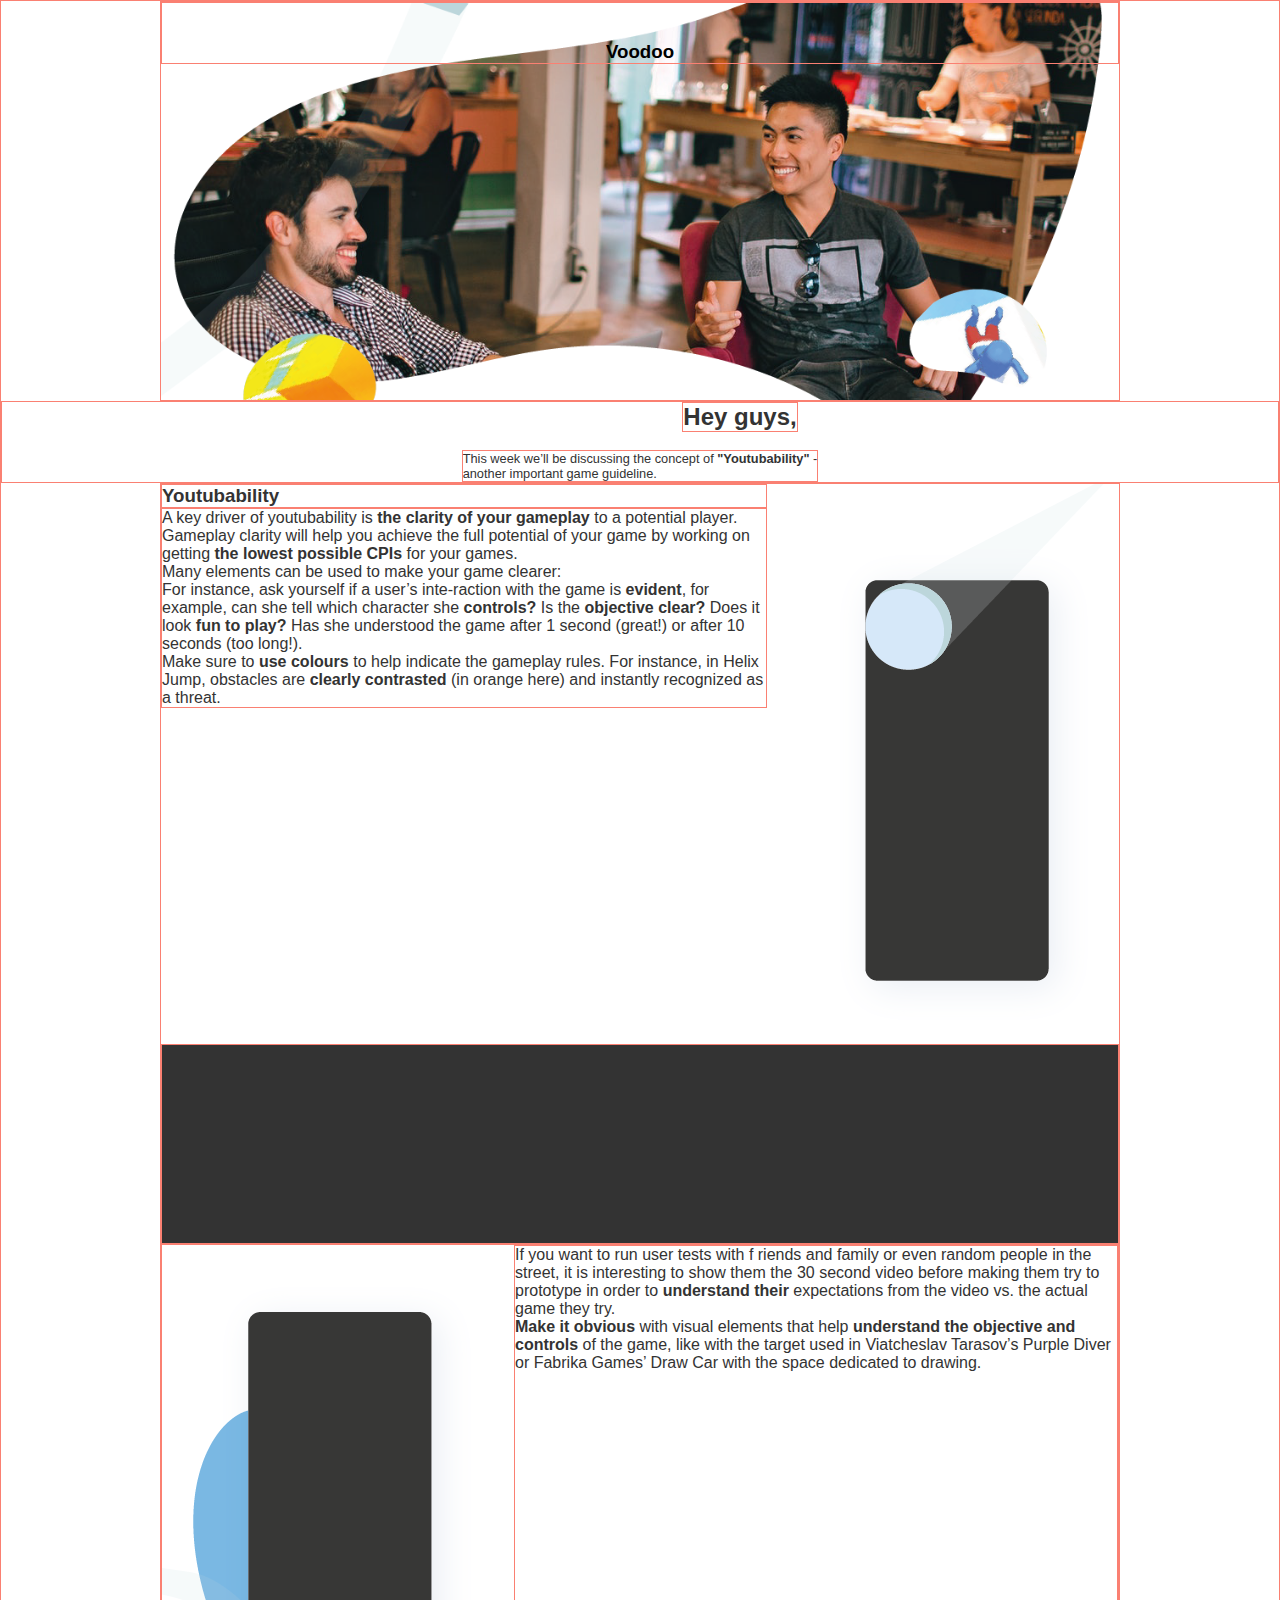
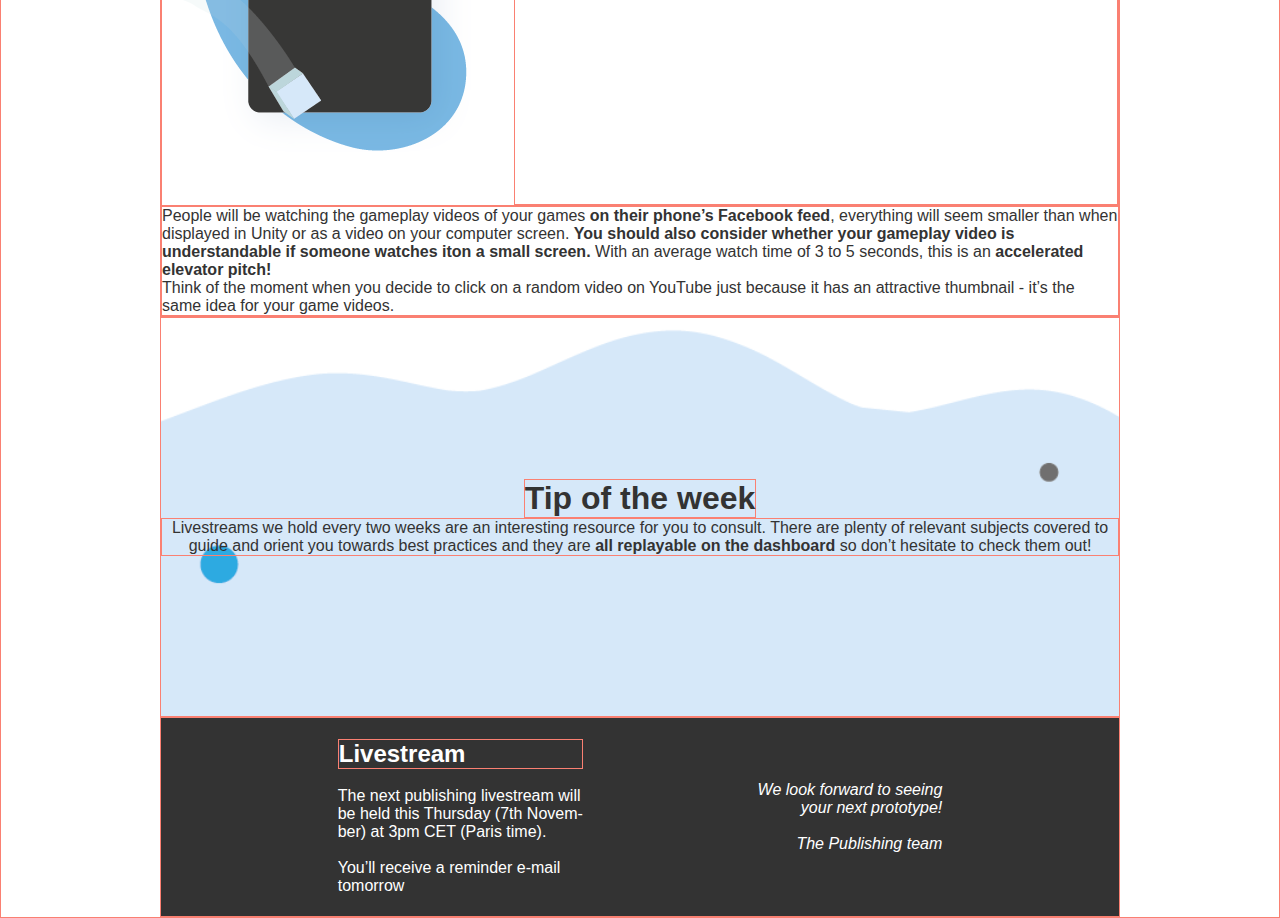
==== responsiv1/index.html @ 2d10e6da "skapat en ny textfil" ====
<!DOCTYPE html>
<html lang="en">
<head>
    <meta charset="UTF-8">
    <meta http-equiv="X-UA-Compatible" content="IE=edge">
    <meta name="viewport" content="width=device-width, initial-scale=1.0">

    <link rel="preconnect" href="https://fonts.googleapis.com">
    <link rel="preconnect" href="https://fonts.gstatic.com" crossorigin>
    <link href="https://fonts.googleapis.com/css2?family=Open+Sans:wght@300&display=swap" rel="stylesheet">

    <link rel="preconnect" href="https://fonts.googleapis.com">
    <link rel="preconnect" href="https://fonts.gstatic.com" crossorigin>
    <link href="https://fonts.googleapis.com/css2?family=Roboto:wght@100&display=swap" rel="stylesheet">

    <link rel="preconnect" href="https://fonts.googleapis.com">
    <link rel="preconnect" href="https://fonts.gstatic.com" crossorigin>
    <link href="https://fonts.googleapis.com/css2?family=Montserrat:wght@100&display=swap" rel="stylesheet">

    <link rel="stylesheet" href="style.css">
    
    <title>Voodoo</title>
</head>
<body>

    <div class="wrapper">
        
        <header>
            <h3 class="pagename">Voodoo</h3>
        </header>
       
        <div class="header-intro">
            <h2 class="greeting">Hey guys,</h2>
            <br>
            <p class="headertext">This week we’ll be discussing the concept of <strong>"Youtubability"</strong> - 
            <br> another important game guideline.</p>
        </div>

        <main>
            <div class="content0">
                <div class="textcontent">
                    <h3>Youtubability</h3>
                    <p>A key driver of youtubability is <strong>the clarity of your gameplay</strong> to a potential player.
                    <br> 
                    Gameplay clarity will help you achieve the full potential of your game by working on getting <strong>the lowest possible CPIs</strong> for your games.
                    <br>
                    Many elements can be used to make your game clearer:
                    <br>
                    For instance, ask yourself if a user’s inte-raction with the game is <strong>evident</strong>, 
                    for example, can she tell which character she <strong>controls?</strong> Is the <strong>objective clear?</strong>
                    Does it look <strong>fun to play?</strong> Has she understood the game after 1 second (great!) or after 10 seconds (too long!).
                    <br>
                    Make sure to <strong>use colours</strong> to help indicate the gameplay rules. For instance, in Helix Jump, obstacles are <strong>clearly contrasted</strong> 
                    (in orange here) and instantly recognized as a threat.
                    </p>
                </div>

                <img src="/responsiv1/bilder/phone_no1-03.png" alt="phone1">
            </div>

            <div class="empty">

            </div>

                <div class="content">
                    <img src="/responsiv1/bilder/phone_no2-03.png" alt="phone2">

                    <p>
                        If you want to run user tests with f riends and family or even random people in the street, 
                        it is interesting to show them the 30 second video before making them try to prototype in order 
                        to <strong>understand their</strong> expectations from the video vs. the actual game they try.
                        <br>
                        <strong>Make it obvious</strong> with visual elements that help <strong>understand the objective and controls</strong> 
                        of the game, like with the target used in Viatcheslav Tarasov’s Purple Diver or Fabrika Games’ Draw Car with the 
                        space dedicated to drawing.
                    </p>
                </div>

                <div class="content2">
                    <p>
                        People will be watching the gameplay videos of your games <strong>on their phone’s Facebook feed</strong>, 
                        everything will seem smaller than when displayed in Unity or as a video on your computer screen. 
                        <strong>You should also consider whether your gameplay video is understandable if someone watches iton a small screen.</strong>
                        With an average watch time of 3 to 5 seconds, this is an <strong>accelerated elevator pitch!</strong>
                        <br> 
                        Think of the moment when you decide to click on a random video on YouTube just because it has an attractive thumbnail 
                        - it’s the same idea for your game videos.
                    </p>
                </div>
        </main>

        <aside>
            <h1 class="asideh">Tip of the week</h1>
            <p class="asidetext">Livestreams we hold every two weeks are an interesting resource for you to consult. 
            There are plenty of relevant subjects covered to guide and orient you towards best practices and 
            they are <strong>all replayable on the dashboard</strong> so don’t hesitate to check them out!</p>
        </aside>

        <footer>
            <div class="fotdiv one">
                <h2>Livestream</h2>
                <br>
                The next publishing livestream will
                <br> be held this Thursday (7th Novem-
                <br> ber) at 3pm CET (Paris time).
                <br>
                <br>
                You’ll receive a reminder e-mail
                <br> tomorrow
            </div>
            <div class="fotdiv two">
                <em>We look forward to seeing 
                <br> your next prototype!</em>
                <br>
                <br>
                <em>The Publishing team</em>
            </div>
        </footer>
    </div>

</body>
</html>
---- responsiv1/style.css ----
* {
    margin: 0;
    padding: 0;
    box-sizing: border-box;
}

/* Border för att hålla koll på olika element */
.wrapper, .content, h1, h2, h3, h4, p, image, span, .header-intro {
    border: 1px solid salmon;
}

/* Generell styling för basic element */

body {
    /* font-family: 'Open Sans',Helvetica,Arial,sans-serif; */
    font-family: sans-serif;
    /* font-family: 'Open Sans', sans-serif; */
    /* font-family: 'Roboto', sans-serif; */
    /* font-family: 'Montserrat', sans-serif; */
}

.wrapper {
    width: 100vw;
}

header, main, aside, footer {
    width: 75vw;
    margin-left: auto;
    margin-right: auto;
}

/* Styling för header-element */
header {
    border: 1px solid salmon;
    min-height: 400px;
    background-image: url("/responsiv1/bilder/header.png.png");
    background-repeat: no-repeat;
    background-position: center;
    background-size: cover;
    resize: both;
    display: flex;
    flex-direction: column;
    justify-content: space-between;
}

.pagename {
    text-align: center;
    padding-top: 4%;
}

.header-intro {
    color: #333;
    margin: auto;
    display: flex;
    flex-direction: column;
    align-items: center;
}

.greeting {
    margin-left: 200px;
}

.headertext {
    /* margin-right: 2%; */
    font-size: .8rem;
}

/* sty */
img {
    width: 50%;
    height: auto;
}

main {
    border: 1px solid salmon;
    color: #333;
}

.content, .content0 {
    display: flex;
}

aside {
    border: 1px solid salmon;
    height: 400px;
    color: #333;
    background-image: url("/responsiv1/bilder/Q1_newsletter-02.png");
    background-repeat: no-repeat;
    background-size: cover;
    background-position: bottom;
    padding-bottom: 0;
    display: flex;
    flex-direction: column;
    justify-content: center;
    align-items: center;
}

.asidetext {
    text-align: center;
}

.empty, footer {
    /* background-color: rgb(66, 66, 66); */
    background-color: #333;
    height: 200px;
    border: 1px solid salmon;
}

/* Styling for footer here */

footer {
    color: white;
    display: flex;
    justify-content: space-evenly;
    align-items: center;
    padding: 2px;
}

.two {
    text-align: right;
}


/* styling for medium devices */

@media (max-width: 800px) {

    header {
        background-size: 750px;
        border: 4px solid red;
        min-height: 400px;
    }
        
    header, main, aside, footer {
        width: 100vw;
    }

    aside {
        background-image: url("/responsiv1/bilder/Q1_newsletter-02.png");
        background-size: 100%;
        height: 300px;
        border: 4px solid red;
    }
    
}

/* Styling for small devices */

@media (max-width: 570px) {

header {
    background-size: 600px;
    background-position: cover;
    border: 4px solid green;
    min-height: 340px;
}

header, main, aside, footer {
    width: 100vw;
}

aside {
    background-size: 100%;
    height: 250px;
    border: 4px solid green;
}

.header-intro {
    font-size: 1rem;
}

footer {
    font-size: 12px;
}

}
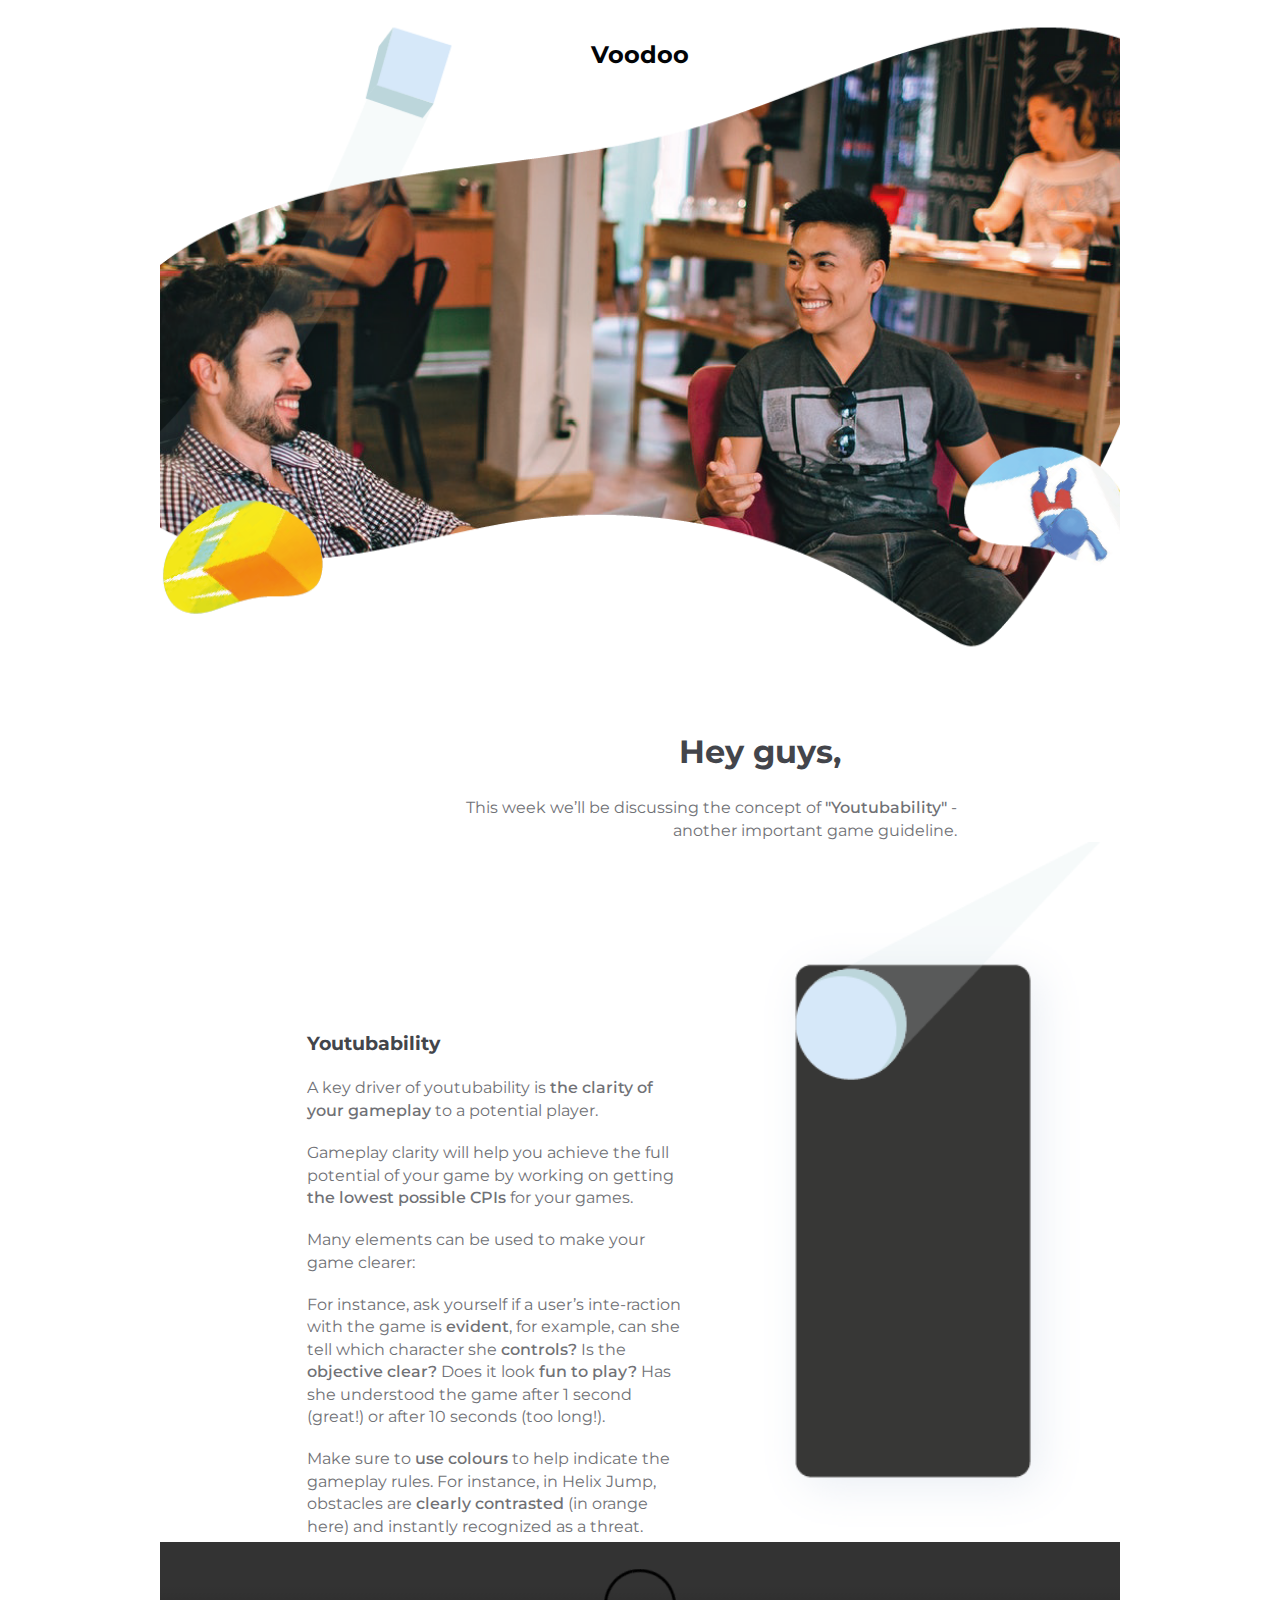
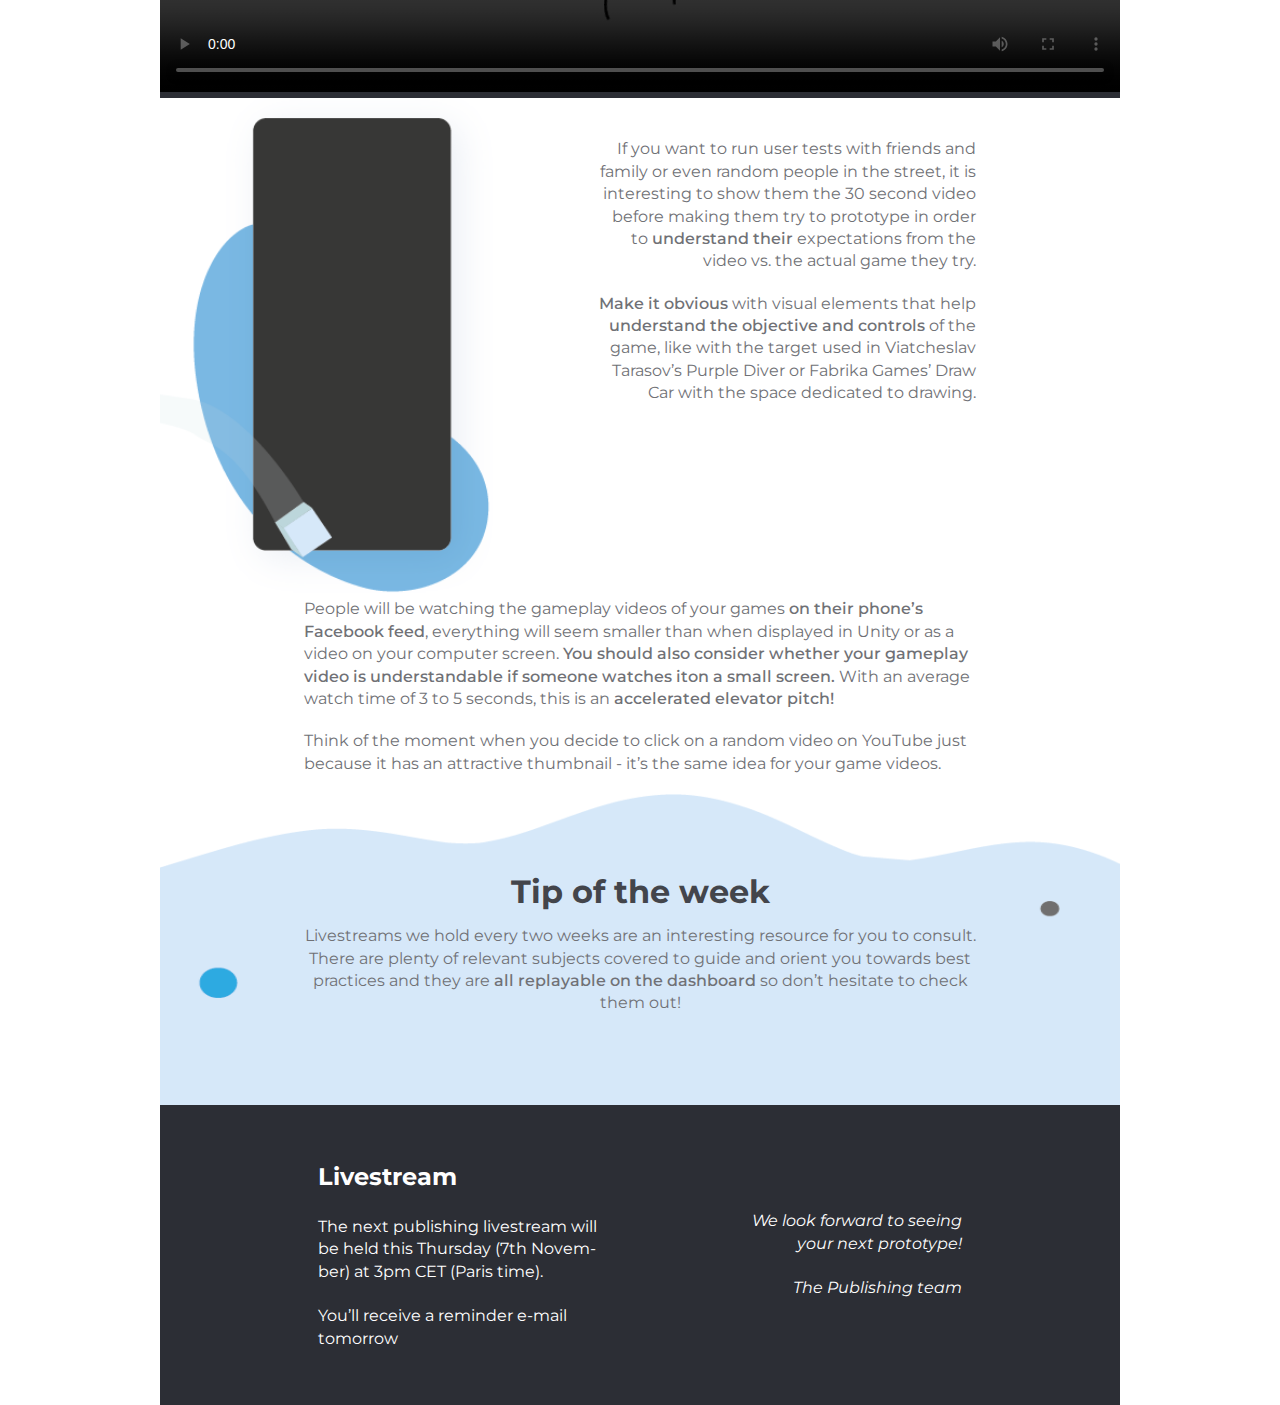
==== commit ea6ddb79: "responsiv inlam1 done" ====
--- a/responsiv1/index.html
+++ b/responsiv1/index.html
@@ -1,99 +1,113 @@
 <!DOCTYPE html>
 <html lang="en">
+
 <head>
+    <link rel="preconnect" href="https://fonts.googleapis.com">
+    <link rel="preconnect" href="https://fonts.gstatic.com" crossorigin>
+    <link href="https://fonts.googleapis.com/css2?family=Montserrat:wght@300;700&display=swap" rel="stylesheet">
     <meta charset="UTF-8">
     <meta http-equiv="X-UA-Compatible" content="IE=edge">
     <meta name="viewport" content="width=device-width, initial-scale=1.0">
-
-    <link rel="preconnect" href="https://fonts.googleapis.com">
-    <link rel="preconnect" href="https://fonts.gstatic.com" crossorigin>
-    <link href="https://fonts.googleapis.com/css2?family=Open+Sans:wght@300&display=swap" rel="stylesheet">
-
-    <link rel="preconnect" href="https://fonts.googleapis.com">
-    <link rel="preconnect" href="https://fonts.gstatic.com" crossorigin>
-    <link href="https://fonts.googleapis.com/css2?family=Roboto:wght@100&display=swap" rel="stylesheet">
-
-    <link rel="preconnect" href="https://fonts.googleapis.com">
-    <link rel="preconnect" href="https://fonts.gstatic.com" crossorigin>
-    <link href="https://fonts.googleapis.com/css2?family=Montserrat:wght@100&display=swap" rel="stylesheet">
-
     <link rel="stylesheet" href="style.css">
-    
     <title>Voodoo</title>
 </head>
+
 <body>
 
     <div class="wrapper">
-        
+
         <header>
-            <h3 class="pagename">Voodoo</h3>
+            <h2 class="pagename">Voodoo</h2>
         </header>
-       
+
         <div class="header-intro">
-            <h2 class="greeting">Hey guys,</h2>
+            <h1 class="greeting">Hey guys,</h1>
             <br>
-            <p class="headertext">This week we’ll be discussing the concept of <strong>"Youtubability"</strong> - 
-            <br> another important game guideline.</p>
+            <p class="headertext">This week we’ll be discussing the concept of <strong>"Youtubability"</strong> -
+                <br> another important game guideline.
+            </p>
         </div>
 
         <main>
             <div class="content0">
-                <div class="textcontent">
-                    <h3>Youtubability</h3>
-                    <p>A key driver of youtubability is <strong>the clarity of your gameplay</strong> to a potential player.
-                    <br> 
-                    Gameplay clarity will help you achieve the full potential of your game by working on getting <strong>the lowest possible CPIs</strong> for your games.
-                    <br>
-                    Many elements can be used to make your game clearer:
-                    <br>
-                    For instance, ask yourself if a user’s inte-raction with the game is <strong>evident</strong>, 
-                    for example, can she tell which character she <strong>controls?</strong> Is the <strong>objective clear?</strong>
-                    Does it look <strong>fun to play?</strong> Has she understood the game after 1 second (great!) or after 10 seconds (too long!).
-                    <br>
-                    Make sure to <strong>use colours</strong> to help indicate the gameplay rules. For instance, in Helix Jump, obstacles are <strong>clearly contrasted</strong> 
-                    (in orange here) and instantly recognized as a threat.
-                    </p>
+                <div class="textholder">
+                    <h3 class="youtuba">Youtubability</h3>
+
+                    <span class="infotext">
+                        A key driver of youtubability is <strong>the clarity of your gameplay</strong> to a potential
+                        player.
+                    </span>
+
+                    <span class="infotext">
+                        Gameplay clarity will help you achieve the full potential of your game by working on getting
+                        <strong>the lowest possible CPIs</strong> for your games.
+                    </span>
+
+                    <span class="infotext">
+                        Many elements can be used to make your game clearer:
+                    </span>
+
+                    <span class="infotext">
+                        For instance, ask yourself if a user’s inte-raction with the game is <strong>evident</strong>,
+                        for example, can she tell which character she <strong>controls?</strong> Is the
+                        <strong>objective clear?</strong>
+                        Does it look <strong>fun to play?</strong> Has she understood the game after 1 second (great!)
+                        or after 10 seconds (too long!).
+                    </span>
+
+                    <span class="infotext">
+                        Make sure to <strong>use colours</strong> to help indicate the gameplay rules. For instance, in
+                        Helix Jump, obstacles are <strong>clearly contrasted</strong>
+                        (in orange here) and instantly recognized as a threat.
+                    </span>
                 </div>
-
-                <img src="/responsiv1/bilder/phone_no1-03.png" alt="phone1">
             </div>
 
             <div class="empty">
-
+                <video controls>
+                    <source src="/responsiv1/bilder/video_comp.mp4" type="video/mp4">
+                    Your browser does not support the video tag.
+                </video>
             </div>
 
-                <div class="content">
-                    <img src="/responsiv1/bilder/phone_no2-03.png" alt="phone2">
+            <div class="content">
+                <span class="contenttext">
+                    If you want to run user tests with friends and family or even random people in the street,
+                    it is interesting to show them the 30 second video before making them try to prototype in order
+                    to <strong>understand their</strong> expectations from the video vs. the actual game they try.
+                </span>
+                <span class="contenttext2">
+                    <strong>Make it obvious</strong> with visual elements that help <strong>understand the objective and
+                        controls</strong>
+                    of the game, like with the target used in Viatcheslav Tarasov’s Purple Diver or Fabrika Games’ Draw
+                    Car with the
+                    space dedicated to drawing.
+                </span>
+            </div>
 
-                    <p>
-                        If you want to run user tests with f riends and family or even random people in the street, 
-                        it is interesting to show them the 30 second video before making them try to prototype in order 
-                        to <strong>understand their</strong> expectations from the video vs. the actual game they try.
-                        <br>
-                        <strong>Make it obvious</strong> with visual elements that help <strong>understand the objective and controls</strong> 
-                        of the game, like with the target used in Viatcheslav Tarasov’s Purple Diver or Fabrika Games’ Draw Car with the 
-                        space dedicated to drawing.
-                    </p>
-                </div>
-
-                <div class="content2">
-                    <p>
-                        People will be watching the gameplay videos of your games <strong>on their phone’s Facebook feed</strong>, 
-                        everything will seem smaller than when displayed in Unity or as a video on your computer screen. 
-                        <strong>You should also consider whether your gameplay video is understandable if someone watches iton a small screen.</strong>
-                        With an average watch time of 3 to 5 seconds, this is an <strong>accelerated elevator pitch!</strong>
-                        <br> 
-                        Think of the moment when you decide to click on a random video on YouTube just because it has an attractive thumbnail 
-                        - it’s the same idea for your game videos.
-                    </p>
-                </div>
+            <div class="content2">
+                <span class="spancont1">
+                    People will be watching the gameplay videos of your games <strong>on their phone’s Facebook
+                        feed</strong>,
+                    everything will seem smaller than when displayed in Unity or as a video on your computer screen.
+                    <strong>You should also consider whether your gameplay video is understandable if someone watches
+                        iton a small screen.</strong>
+                    With an average watch time of 3 to 5 seconds, this is an <strong>accelerated elevator
+                        pitch!</strong>
+                </span>
+                <span class="spancont2">
+                    Think of the moment when you decide to click on a random video on YouTube just because it has an
+                    attractive thumbnail
+                    - it’s the same idea for your game videos.
+                </span>
+            </div>
         </main>
 
         <aside>
             <h1 class="asideh">Tip of the week</h1>
-            <p class="asidetext">Livestreams we hold every two weeks are an interesting resource for you to consult. 
-            There are plenty of relevant subjects covered to guide and orient you towards best practices and 
-            they are <strong>all replayable on the dashboard</strong> so don’t hesitate to check them out!</p>
+            <p class="asidetext">Livestreams we hold every two weeks are an interesting resource for you to consult.
+                There are plenty of relevant subjects covered to guide and orient you towards best practices and
+                they are <strong>all replayable on the dashboard</strong> so don’t hesitate to check them out!</p>
         </aside>
 
         <footer>
@@ -109,8 +123,8 @@
                 <br> tomorrow
             </div>
             <div class="fotdiv two">
-                <em>We look forward to seeing 
-                <br> your next prototype!</em>
+                <em>We look forward to seeing
+                    <br> your next prototype!</em>
                 <br>
                 <br>
                 <em>The Publishing team</em>
@@ -119,4 +133,5 @@
     </div>
 
 </body>
+
 </html>--- a/responsiv1/style.css
+++ b/responsiv1/style.css
@@ -2,54 +2,59 @@
     margin: 0;
     padding: 0;
     box-sizing: border-box;
+    font-family: 'Montserrat', sans-serif;
+    line-height: 1.4;
 }
 
 /* Border för att hålla koll på olika element */
-.wrapper, .content, h1, h2, h3, h4, p, image, span, .header-intro {
+
+/* .wrapper, .content, h1, h2, h3, h4, p, image, span, header, .header-intro, main, .empty, .content2, aside, footer {
     border: 1px solid salmon;
-}
+} */
 
 /* Generell styling för basic element */
-
-body {
-    /* font-family: 'Open Sans',Helvetica,Arial,sans-serif; */
-    font-family: sans-serif;
-    /* font-family: 'Open Sans', sans-serif; */
-    /* font-family: 'Roboto', sans-serif; */
-    /* font-family: 'Montserrat', sans-serif; */
-}
 
 .wrapper {
     width: 100vw;
-}
-
-header, main, aside, footer {
+    display: flex;
+    flex-direction: column;
+}
+
+main {
+    color: rgb(112 113 118);
+    /* color: rgb(67 69 75); textfärg rubriker */
+    /* color: rgb(112 113 118); textfärg text */
+}
+
+header, main, aside, footer, .header-intro {
     width: 75vw;
     margin-left: auto;
     margin-right: auto;
 }
 
+strong {
+    font-weight: 530;
+}
+
 /* Styling för header-element */
+
 header {
-    border: 1px solid salmon;
-    min-height: 400px;
+    height: 730px;
     background-image: url("/responsiv1/bilder/header.png.png");
     background-repeat: no-repeat;
-    background-position: center;
-    background-size: cover;
-    resize: both;
-    display: flex;
-    flex-direction: column;
-    justify-content: space-between;
+    background-position: center top;
+    background-size: 120%;
+    resize: block;
 }
 
 .pagename {
     text-align: center;
     padding-top: 4%;
+    color: rgb(2 4 7);
 }
 
 .header-intro {
-    color: #333;
+    color: rgb(112 113 118);
     margin: auto;
     display: flex;
     flex-direction: column;
@@ -57,36 +62,108 @@
 }
 
 .greeting {
-    margin-left: 200px;
+    margin-left: 25%;
+    color: rgb(67 69 75);
 }
 
 .headertext {
-    /* margin-right: 2%; */
-    font-size: .8rem;
-}
-
-/* sty */
-img {
-    width: 50%;
-    height: auto;
-}
-
-main {
-    border: 1px solid salmon;
-    color: #333;
-}
-
-.content, .content0 {
-    display: flex;
-}
+    text-align: right;
+    align-self: flex-end;
+    margin-right: 17%;
+}
+
+/* Styling för concent0 here */
+
+.content0 {
+    background-image: url(/responsiv1/bilder/phone_no1-03.png);
+    background-repeat: no-repeat;
+    background-position: top right;
+    background-size: 450px;
+    display: flex;
+    min-height: 700px;
+    padding: 4px;
+}
+
+.textholder {
+    width: 40%;
+    display: flex;
+    flex-direction: column;
+    margin-left: 15%;
+    justify-content: flex-end;
+}
+
+.infotext {
+    margin-top: 20px;
+    padding-right: 4px;
+}
+
+.youtuba {
+    color: rgb(67 69 75);
+}
+
+/* Styling for video here */
+
+.empty {
+    background-color: rgb(44 46 53);
+    max-height: 590px;
+}
+
+video {
+    width: 100%;
+}
+
+/* Styling for content here */
+
+.content {
+    display: flex;
+    flex-direction: column;
+    justify-content: flex-start;
+    align-content: stretch;
+    background-image: url(/responsiv1/bilder/phone_no2-03.png);
+    background-repeat: no-repeat;
+    background-position: center left;
+    background-size: 380px;
+    min-height: 500px;
+}
+
+.contenttext, .contenttext2 {
+    text-align: right;
+    margin-right: 15%;
+    margin-left: 45%;
+}
+
+.contenttext {
+    margin-top: 40px;
+    margin-bottom: 20px;
+}
+
+/* Styling for content2 here */
+
+.content2 {
+    min-height: 160px;
+    display: flex;
+    flex-direction: column;
+    justify-content: flex-end;
+}
+
+.spancont1, .spancont2 {
+    display: inline-block;
+    margin-right: 15%;
+    margin-left: 15%;
+}
+
+.spancont1 {
+    margin-bottom: 20px;
+}
+
+/* Styling for aside here */
 
 aside {
-    border: 1px solid salmon;
-    height: 400px;
+    height: 330px;
     color: #333;
     background-image: url("/responsiv1/bilder/Q1_newsletter-02.png");
     background-repeat: no-repeat;
-    background-size: cover;
+    background-size: 100% 100%;
     background-position: bottom;
     padding-bottom: 0;
     display: flex;
@@ -95,20 +172,24 @@
     align-items: center;
 }
 
+.asideh {
+    margin-top: 5px;
+    margin-bottom: 10px;
+    color: rgb(67 69 75);
+}
+
 .asidetext {
+    color: rgb(112 113 118);
     text-align: center;
-}
-
-.empty, footer {
-    /* background-color: rgb(66, 66, 66); */
-    background-color: #333;
-    height: 200px;
-    border: 1px solid salmon;
+    margin-left: 15%;
+    margin-right: 15%;
 }
 
 /* Styling for footer here */
 
 footer {
+    background-color: rgb(44 46 53);
+    height: 300px;
     color: white;
     display: flex;
     justify-content: space-evenly;
@@ -120,28 +201,38 @@
     text-align: right;
 }
 
+/* Styling för big devices */
+
+@media (max-width: 1200px) {
+
+    header {
+        max-height: 570px;
+    }
+}
 
 /* styling for medium devices */
 
 @media (max-width: 800px) {
 
     header {
-        background-size: 750px;
-        border: 4px solid red;
-        min-height: 400px;
+        background-size: 850px;
+        /* border: 4px solid red; */
+        max-height: 480px;
     }
         
-    header, main, aside, footer {
+    header, main, aside, footer, .header-intro {
         width: 100vw;
     }
 
     aside {
-        background-image: url("/responsiv1/bilder/Q1_newsletter-02.png");
-        background-size: 100%;
+        background-size: 100% 100%;
         height: 300px;
-        border: 4px solid red;
+        /* border: 4px solid red; */
     }
     
+    .contenttext, .contenttext2 {
+        margin-left: 48%;
+    }
 }
 
 /* Styling for small devices */
@@ -149,29 +240,45 @@
 @media (max-width: 570px) {
 
 header {
-    background-size: 600px;
-    background-position: cover;
-    border: 4px solid green;
-    min-height: 340px;
-}
-
-header, main, aside, footer {
+    background-size: 675px;
+    background-position: center top;
+    /* border: 4px solid green; */
+    max-height: 385px;
+}
+
+header, main, aside, footer, .header-intro {
     width: 100vw;
+    font-size: .7rem;
+}
+
+.content0 {
+    background-size: 350px;
+    min-height: 530px;
+}
+
+.content {
+    background-size: 300px;
+    min-height: 400px;
+}
+
+.contenttext, .contenttext2 {
+    margin-left: 45%;
 }
 
 aside {
-    background-size: 100%;
-    height: 250px;
-    border: 4px solid green;
-}
-
-.header-intro {
-    font-size: 1rem;
+    background-size: 100% 100%;
+    max-height: 230px;
+    /* border: 4px solid green; */
+    font-size: 0.7rem;
+}
+
+.headertext {
+    font-size: .8rem;
 }
 
 footer {
-    font-size: 12px;
-}
-
-}
-
+    height: 200px;
+}
+
+}
+
